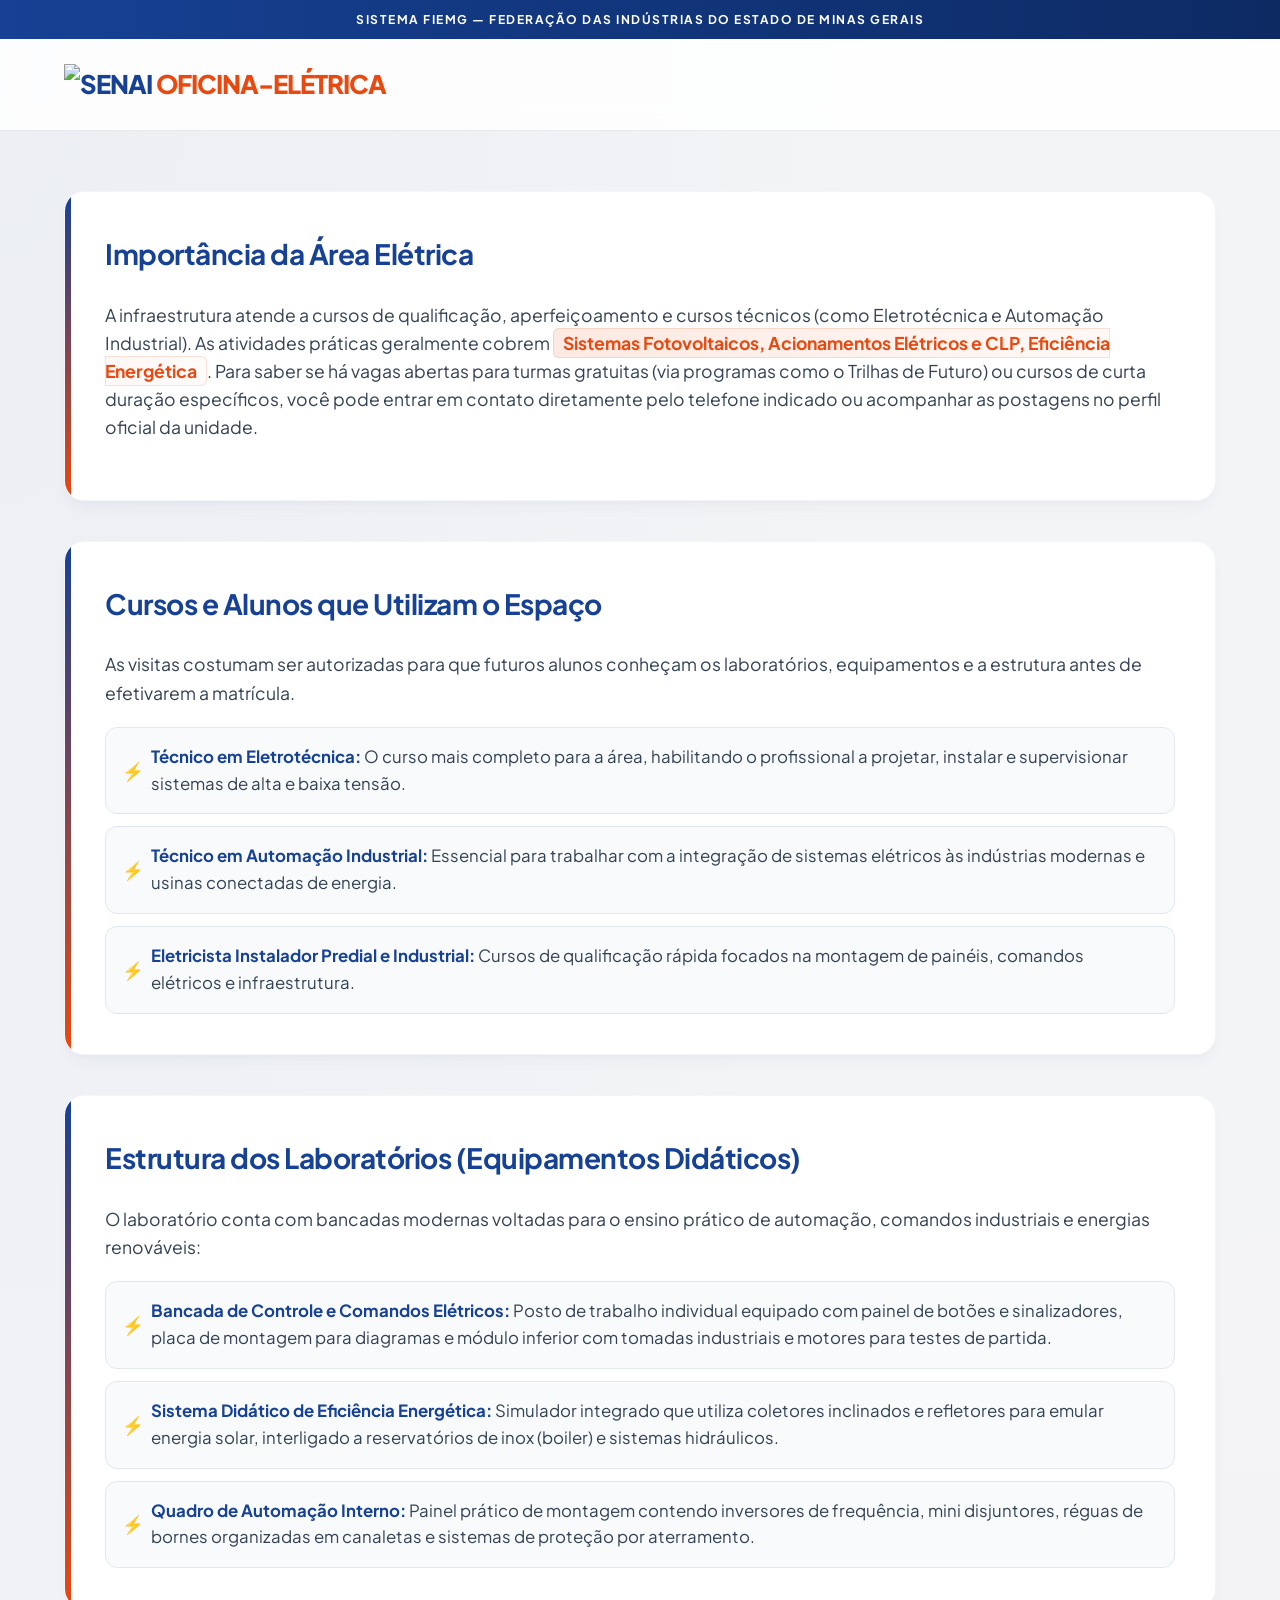
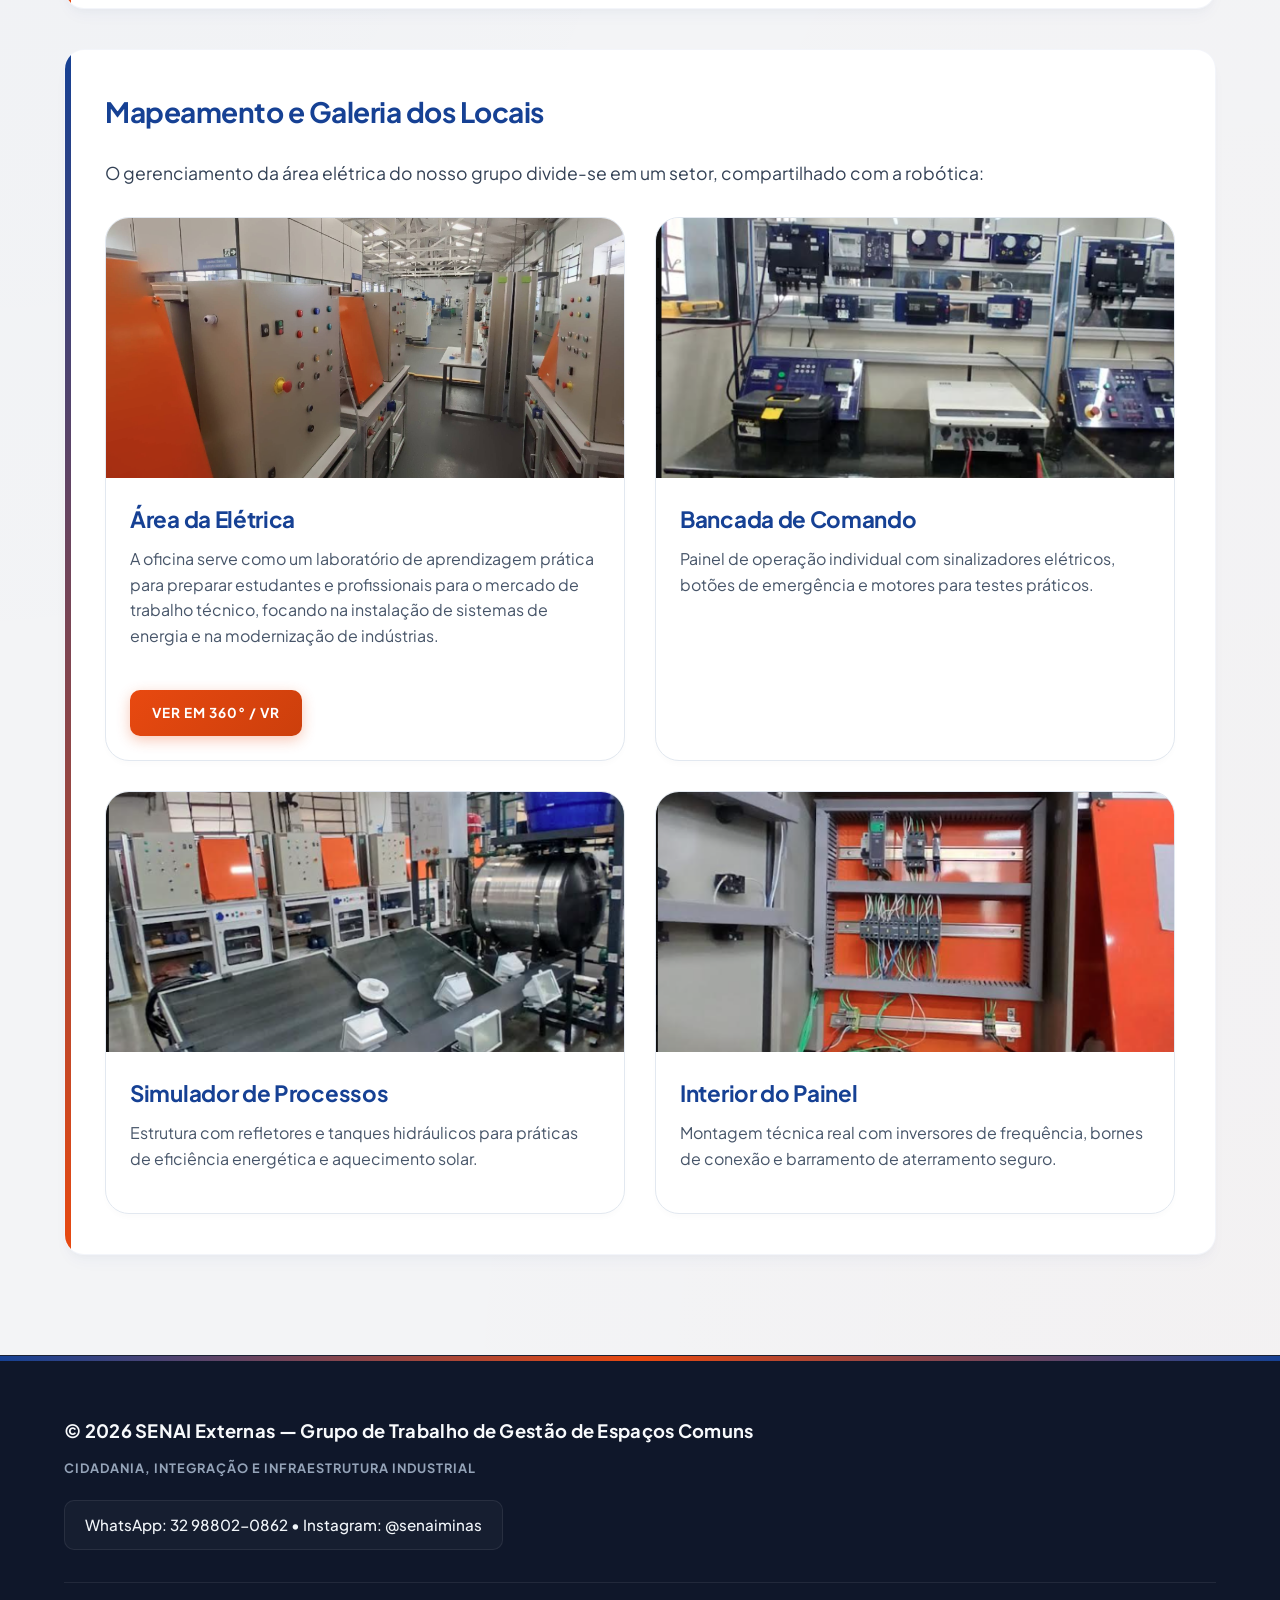
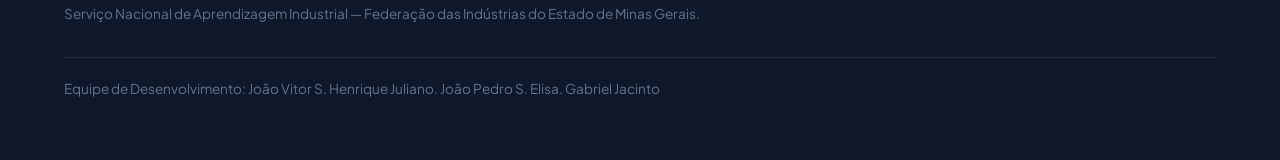
==== index.html @ c4f42a49 "Add files via upload" ====
<!DOCTYPE html>
<html lang="pt-BR">
<head>
    <meta charset="UTF-8">
    <meta name="viewport" content="width=device-width, initial-scale=1.0">
    <title>Oficina Elétrica - FIEMG</title>
    <link rel="stylesheet" href="style.css">
</head>
<body>
    <header>
        <div class="top-bar">
            <div class="container">
                <span>SISTEMA FIEMG — FEDERAÇÃO DAS INDÚSTRIAS DO ESTADO DE MINAS GERAIS</span>
            </div>
        </div>
        <div class="main-header">
            <div class="container logo-container">
                <h1 class="logo-text">
                <img src="https://www.imagemhost.com.br/images/2025/04/14/Logo-novo-SENAI_-sem-slogan_755X325.png" alt="SENAI">
                <span>OFICINA-ELÉTRICA</span>
                </h1>
            </div>
        </div>
    </header>
    <main class="container">
 
        <section class="fiemg-section">
            <h2>Importância da Área Elétrica</h2>
            <div class="section-content">
                <p>A infraestrutura atende a cursos de qualificação, aperfeiçoamento e cursos técnicos (como Eletrotécnica e Automação Industrial). As atividades práticas geralmente cobrem <span class="highlight-text">Sistemas Fotovoltaicos, Acionamentos Elétricos e CLP, Eficiência Energética</span>. Para saber se há vagas abertas para turmas gratuitas (via programas como o Trilhas de Futuro) ou cursos de curta duração específicos, você pode entrar em contato diretamente pelo telefone indicado ou acompanhar as postagens no perfil oficial da unidade.</p>
            </div>
        </section>
 
        <section class="fiemg-section">
            <h2>Cursos e Alunos que Utilizam o Espaço</h2>
            <div class="section-content">
                <p>As visitas costumam ser autorizadas para que futuros alunos conheçam os laboratórios, equipamentos e a estrutura antes de efetivarem a matrícula.</p>
                <ul class="fiemg-list">
                    <li><strong>Técnico em Eletrotécnica:</strong> O curso mais completo para a área, habilitando o profissional a projetar, instalar e supervisionar sistemas de alta e baixa tensão.</li>
                    <li><strong>Técnico em Automação Industrial:</strong> Essencial para trabalhar com a integração de sistemas elétricos às indústrias modernas e usinas conectadas de energia.</li>
                    <li><strong>Eletricista Instalador Predial e Industrial:</strong> Cursos de qualificação rápida focados na montagem de painéis, comandos elétricos e infraestrutura.</li>
                </ul>
            </div>
        </section>
 
        <section class="fiemg-section">
            <h2>Estrutura dos Laboratórios (Equipamentos Didáticos)</h2>
            <div class="section-content">
                <p>O laboratório conta com bancadas modernas voltadas para o ensino prático de automação, comandos industriais e energias renováveis:</p>
                <ul class="fiemg-list">
                    <li><strong>Bancada de Controle e Comandos Elétricos:</strong> Posto de trabalho individual equipado com painel de botões e sinalizadores, placa de montagem para diagramas e módulo inferior com tomadas industriais e motores para testes de partida.</li>
                    <li><strong>Sistema Didático de Eficiência Energética:</strong> Simulador integrado que utiliza coletores inclinados e refletores para emular energia solar, interligado a reservatórios de inox (boiler) e sistemas hidráulicos.</li>
                    <li><strong>Quadro de Automação Interno:</strong> Painel prático de montagem contendo inversores de frequência, mini disjuntores, réguas de bornes organizadas em canaletas e sistemas de proteção por aterramento.</li>
                </ul>
            </div>
        </section>
 
        <section class="fiemg-section">
            <h2>Mapeamento e Galeria dos Locais</h2>
            <div class="section-content">
                <p>O gerenciamento da área elétrica do nosso grupo divide-se em um setor, compartilhado com a robótica:</p>
 
                <div class="grid-container">
                    <div class="grid-item">
                        <a href="visao.html" title="Clique para abrir o Tour Virtual 360 / VR">
                            <div class="image-wrapper">
                                <img src="Captura%20de%20tela%202026-11-04%20143929.png" alt="Área Elétrica">
                            </div>
                        </a>
                        <h3>Área da Elétrica</h3>
                        <p>A oficina serve como um laboratório de aprendizagem prática para preparar estudantes e profissionais para o mercado de trabalho técnico, focando na instalação de sistemas de energia e na modernização de indústrias.</p>
                        <a class="btn-360" href="visao.html">Ver em 360° / VR</a>
                    </div>
 
                    <div class="grid-item">
                        <div class="image-wrapper">
                            <img src="Captura%20de%20tela%202026-11-03%20164441.png" alt="Bancada de Controle e Comandos Elétricos">
                        </div>
                        <h3>Bancada de Comando</h3>
                        <p>Painel de operação individual com sinalizadores elétricos, botões de emergência e motores para testes práticos.</p>
                    </div>
 
                    <div class="grid-item">
                        <div class="image-wrapper">
                            <img src="Captura%20de%20tela%202026-11-03%20164229.png" alt="Sistema Didático de Aquecimento Solar">
                        </div>
                        <h3>Simulador de Processos</h3>
                        <p>Estrutura com refletores e tanques hidráulicos para práticas de eficiência energética e aquecimento solar.</p>
                    </div>
 
                    <div class="grid-item">
                        <div class="image-wrapper">
                            <img src="Captura%20de%20tela%202026-11-03%20164311.png" alt="Interior do Quadro de Comando">
                        </div>
                        <h3>Interior do Painel</h3>
                        <p>Montagem técnica real com inversores de frequência, bornes de conexão e barramento de aterramento seguro.</p>
                    </div>
                </div>
            </div>
        </section>
    </main>
    <footer class="footer-discreto">
        <div class="container-footer">
            <p class="footer-title">© 2026 SENAI Externas — Grupo de Trabalho de Gestão de Espaços Comuns</p>
            <p class="footer-concept">Cidadania, Integração e Infraestrutura Industrial</p>
            <p class="footer-contacts">WhatsApp: 32 98802-0862  •  Instagram: @senaiminas</p>
            <p class="footer-rights">Serviço Nacional de Aprendizagem Industrial — Federação das Indústrias do Estado de Minas Gerais.</p>
            <p class="footer-rights">Equipe de Desenvolvimento: João Vitor S. Henrique Juliano. João Pedro S. Elisa. Gabriel Jacinto</p>
        </div>
    </footer>
</body>
</html>
---- style.css ----
@import url('https://fonts.googleapis.com/css2?family=Plus+Jakarta+Sans:wght@400;500;700;800&display=swap');

* {
    margin: 0;
    padding: 0;
    box-sizing: border-box;
}

body {
    font-family: 'Plus Jakarta Sans', sans-serif;
    background-color: #f3f4f6;
    background-image: 
        radial-gradient(at 0% 0%, rgba(22, 65, 148, 0.03) 0px, transparent 50%),
        radial-gradient(at 100% 100%, rgba(232, 73, 16, 0.02) 0px, transparent 50%);
    color: #0f172a;
    line-height: 1.6;
}

.container {
    width: 100%;
    max-width: 1200px;
    margin: 0 auto;
    padding: 0 24px;
}

header {
    background: rgba(255, 255, 255, 0.85);
    backdrop-filter: blur(12px);
    -webkit-backdrop-filter: blur(12px);
    position: sticky;
    top: 0;
    z-index: 1000;
    border-bottom: 1px solid rgba(22, 65, 148, 0.1);
}

.top-bar {
    background: linear-gradient(90deg, #164194 0%, #0d2a63 100%);
    color: #FFFFFF;
    font-size: 0.75rem;
    font-weight: 700;
    padding: 10px 0;
    letter-spacing: 1.5px;
    text-transform: uppercase;
    text-align: center;
}

.main-header {
    padding: 25px 0;
}

/* Ajustado para alinhar a logo e o texto horizontalmente */
.logo-container {
    display: flex;
    align-items: start;
    gap: -1px;
}

.logo-container img {
    height: 100px; /* Ajuste a altura da logo conforme necessário */
    width: auto;
}

.logo-text {
    color: #164194;
    font-size: 1.6rem;
    font-weight: 800;
    text-transform: uppercase;
    letter-spacing: -1px;
}

.logo-text span {
    color: #E84910;
    position: relative;
}

.main-header p {
    color: #475569;
    font-size: 1.05rem;
    font-weight: 500;
    margin-top: 4px;
}

main.container {
    padding-top: 60px;
    padding-bottom: 60px;
}

.fiemg-section {
    margin-bottom: 40px;
    background: #FFFFFF;
    padding: 40px;
    border-radius: 20px;
    box-shadow: 
        0 4px 6px -1px rgba(0, 0, 0, 0.02),
        0 10px 15px -3px rgba(22, 65, 148, 0.03);
    border: 1px solid rgba(22, 65, 148, 0.05);
    position: relative;
    overflow: hidden;
}

.fiemg-section::before {
    content: '';
    position: absolute;
    top: 0;
    left: 0;
    width: 6px;
    height: 100%;
    background: linear-gradient(180deg, #164194 0%, #E84910 100%);
}

.fiemg-section h2 {
    color: #164194;
    font-size: 1.75rem;
    font-weight: 700;
    margin-bottom: 24px;
    letter-spacing: -0.5px;
    display: flex;
    align-items: center;
    gap: 10px;
}

.section-content p {
    margin-bottom: 18px;
    font-size: 1.1rem;
    color: #334155;
    font-weight: 400;
}

.highlight-text {
    color: #E84910;
    font-weight: 700;
    background: linear-gradient(120deg, rgba(232, 73, 16, 0.12) 0%, rgba(232, 73, 16, 0.02) 100%);
    padding: 4px 10px;
    border-radius: 6px;
    box-shadow: inset 0 0 0 1px rgba(232, 73, 16, 0.15);
}

.fiemg-list {
    list-style: none;
    margin-top: 20px;
    display: flex;
    flex-direction: column;
    gap: 12px;
}

.fiemg-list li {
    position: relative;
    padding: 16px 20px 16px 45px;
    color: #334155;
    font-size: 1.05rem;
    background: #f8fafc;
    border-radius: 12px;
    border: 1px solid #e2e8f0;
    transition: all 0.2s ease;
}

.fiemg-list li:hover {
    border-color: rgba(22, 65, 148, 0.2);
    background: #ffffff;
    transform: translateX(4px);
}

.fiemg-list li strong {
    color: #164194;
}

.fiemg-list li::before {
    content: "⚡";
    position: absolute;
    left: 16px;
    top: 50%;
    transform: translateY(-50%);
    font-size: 1.1rem;
}

.grid-container {
    display: grid;
    grid-template-columns: repeat(auto-fit, minmax(340px, 1fr));
    gap: 30px;
    margin-top: 30px;
}

.grid-item {
    background: #FFFFFF;
    border: 1px solid #e2e8f0;
    border-radius: 24px;
    overflow: hidden;
    transition: all 0.4s cubic-bezier(0.16, 1, 0.3, 1);
    box-shadow: 0 4px 6px -1px rgba(0, 0, 0, 0.02);
}

.grid-item:hover {
    transform: translateY(-8px);
    box-shadow: 
        0 20px 25px -5px rgba(22, 65, 148, 0.05),
        0 10px 10px -5px rgba(232, 73, 16, 0.03);
    border-color: rgba(232, 73, 16, 0.3);
}

.image-wrapper {
    width: 100%;
    height: 260px;
    background-color: #f1f5f9;
    overflow: hidden;
    position: relative;
}

.image-wrapper img {
    width: 100%;
    height: 100%;
    object-fit: cover;
    display: block;
    transition: transform 0.6s cubic-bezier(0.16, 1, 0.3, 1);
}

.grid-item:hover .image-wrapper img {
    transform: scale(1.06) rotate(0.5deg);
}

.grid-item h3 {
    color: #164194;
    padding: 24px 24px 8px 24px;
    font-size: 1.4rem;
    font-weight: 700;
    letter-spacing: -0.3px;
}

.grid-item p {
    padding: 0 24px 24px 24px;
    font-size: 1rem;
    color: #475569;
    line-height: 1.6;
}

.video-container {
    width: 100%;
    max-width: 800px;
    margin: 30px 0;
    border: 1px solid rgba(22, 65, 148, 0.1);
    border-radius: 20px;
    overflow: hidden;
    background-color: #0f172a;
    box-shadow: 0 20px 25px -5px rgba(0, 0, 0, 0.15);
}

.video-container video {
    width: 100%;
    display: block;
}

.btn-action {
    background: linear-gradient(135deg, #E84910 0%, #cc3f0c 100%);
    color: #FFFFFF;
    border: none;
    padding: 16px 36px;
    font-size: 0.95rem;
    font-weight: 700;
    text-transform: uppercase;
    letter-spacing: 1px;
    border-radius: 12px;
    cursor: pointer;
    transition: all 0.3s cubic-bezier(0.16, 1, 0.3, 1);
    margin-top: 20px;
    box-shadow: 0 4px 14px rgba(232, 73, 16, 0.3);
}

.btn-action:hover {
    background: linear-gradient(135deg, #164194 0%, #0d2a63 100%);
    box-shadow: 0 4px 14px rgba(22, 65, 148, 0.3);
    transform: translateY(-2px);
}

.btn-action:active {
    transform: translateY(0);
}

.footer-discreto {
    background: #0f172a;
    color: #ffffff;
    padding: 60px 0;
    font-size: 0.95rem;
    position: relative;
    border-top: 1px solid rgba(255, 255, 255, 0.05);
}

.footer-discreto::before {
    content: '';
    position: absolute;
    top: 0;
    left: 0;
    width: 100%;
    height: 5px;
    background: linear-gradient(90deg, #164194 0%, #E84910 50%, #164194 100%);
}

.container-footer {
    max-width: 1200px;
    margin: 0 auto;
    padding: 0 24px;
    display: flex;
    flex-direction: column;
    gap: 12px;
}

.footer-title {
    font-weight: 700;
    font-size: 1.15rem;
    letter-spacing: 0.3px;
    color: #f8fafc;
}

.footer-concept {
    color: #94a3b8;
    font-style: normal;
    text-transform: uppercase;
    font-size: 0.8rem;
    font-weight: 700;
    letter-spacing: 1px;
}

.footer-contacts {
    color: #f1f5f9;
    font-weight: 500;
    margin-top: 10px;
    background: rgba(255, 255, 255, 0.03);
    border: 1px solid rgba(255, 255, 255, 0.08);
    padding: 12px 20px;
    border-radius: 10px;
    display: inline-block;
    width: fit-content;
}

.footer-rights {
    font-size: 0.85rem;
    color: #64748b;
    margin-top: 20px;
    border-top: 1px solid rgba(255, 255, 255, 0.08);
    padding-top: 20px;
}

@media (max-width: 768px) {
    .logo-text {
        font-size: 2.2rem;
    }
    .fiemg-section {
        padding: 30px 20px;
    }
    .grid-container {
        grid-template-columns: 1fr;
    }
    
}
        /* Botão flutuante para retornar ao site principal */
        .back-button {
            position: fixed;
            top: 20px;
            left: 20px;
            z-index: 9999;
            background-color: #0056b3;
            color: white;
            padding: 12px 24px;
            border-radius: 5px;
            text-decoration: none;
            font-family: Arial, sans-serif;
            font-weight: bold;
            box-shadow: 0 4px 6px rgba(0,0,0,0.3);
            transition: background 0.3s;
        }
        .back-button:hover {
            background-color: #004085;
        }

/* Botão "Ver em 360" dos cards da galeria */
.btn-360 {
    display: inline-block;
    margin: 0 24px 24px 24px;
    padding: 12px 22px;
    background: linear-gradient(135deg, #E84910 0%, #cc3f0c 100%);
    color: #FFFFFF;
    font-size: 0.85rem;
    font-weight: 700;
    text-transform: uppercase;
    letter-spacing: 1px;
    text-decoration: none;
    border-radius: 10px;
    box-shadow: 0 4px 14px rgba(232, 73, 16, 0.3);
    transition: all 0.3s ease;
}
.btn-360:hover {
    background: linear-gradient(135deg, #164194 0%, #0d2a63 100%);
    box-shadow: 0 4px 14px rgba(22, 65, 148, 0.3);
    transform: translateY(-2px);
}
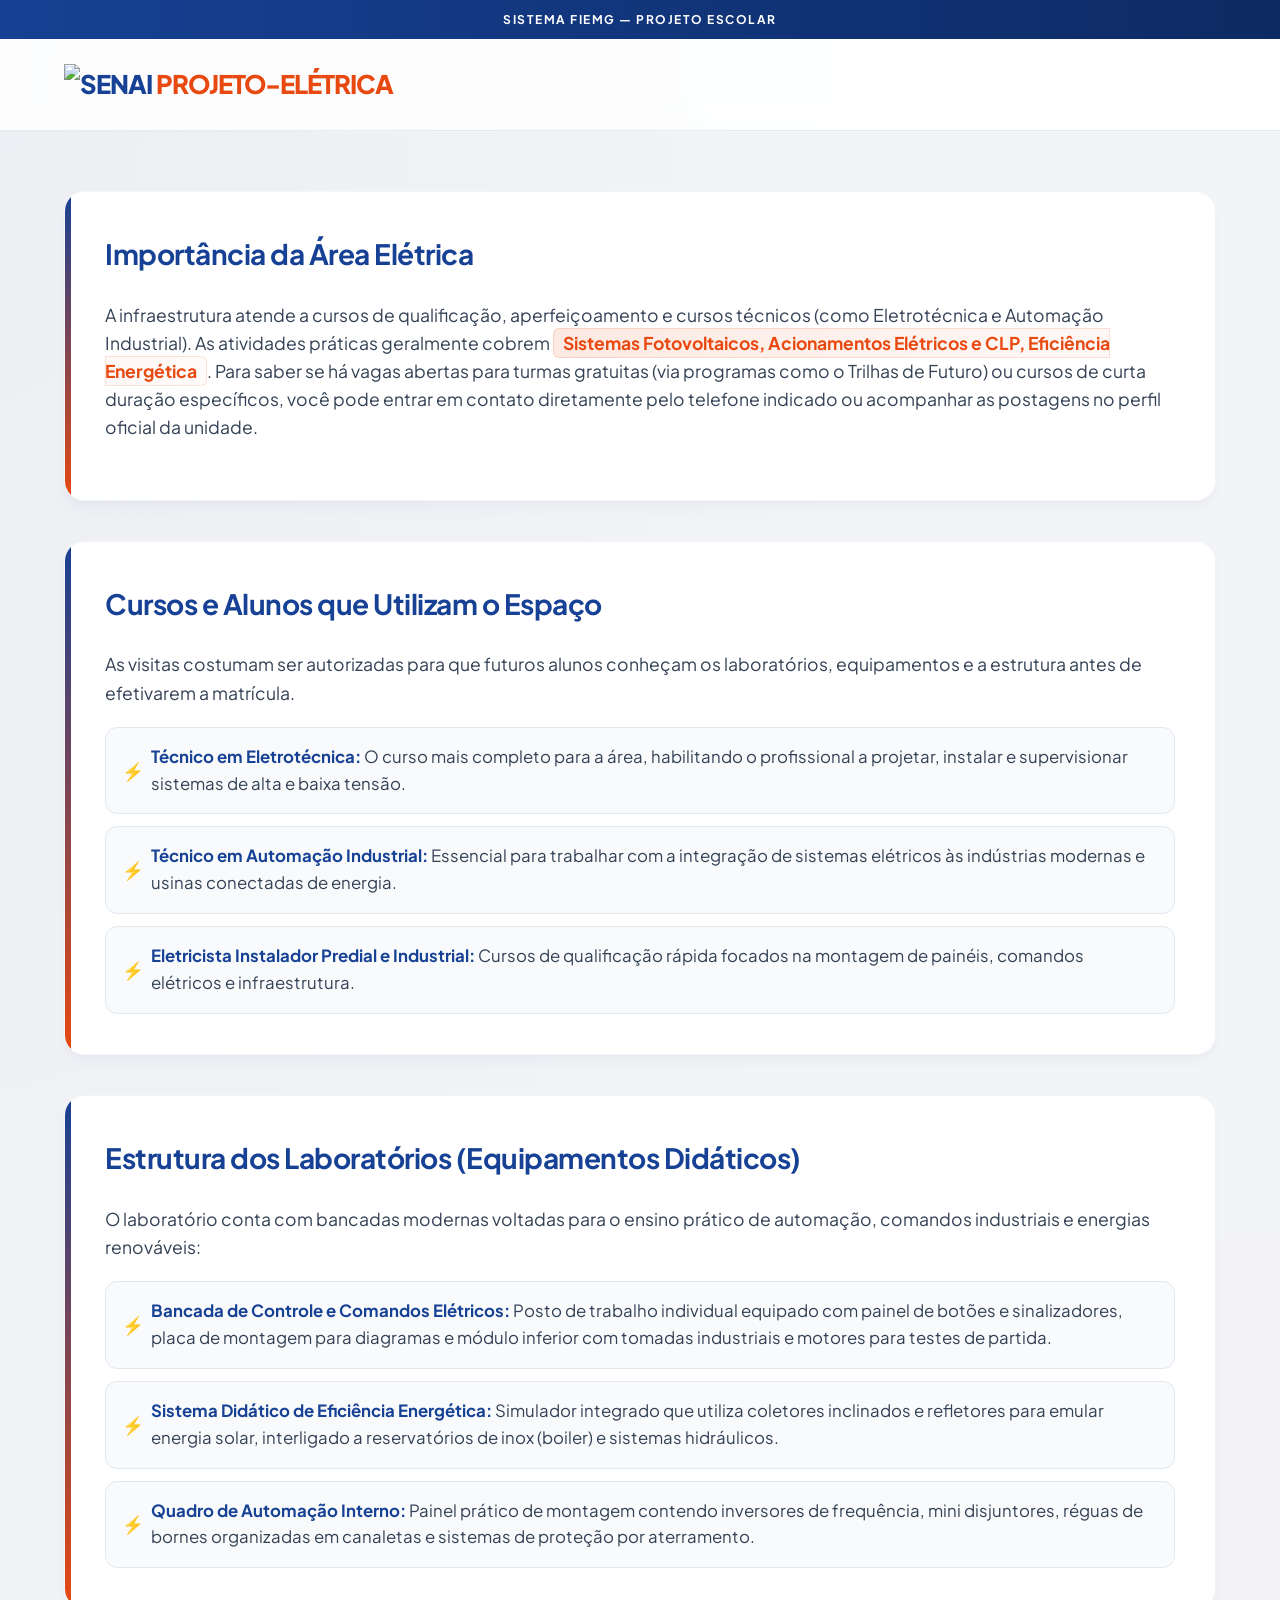
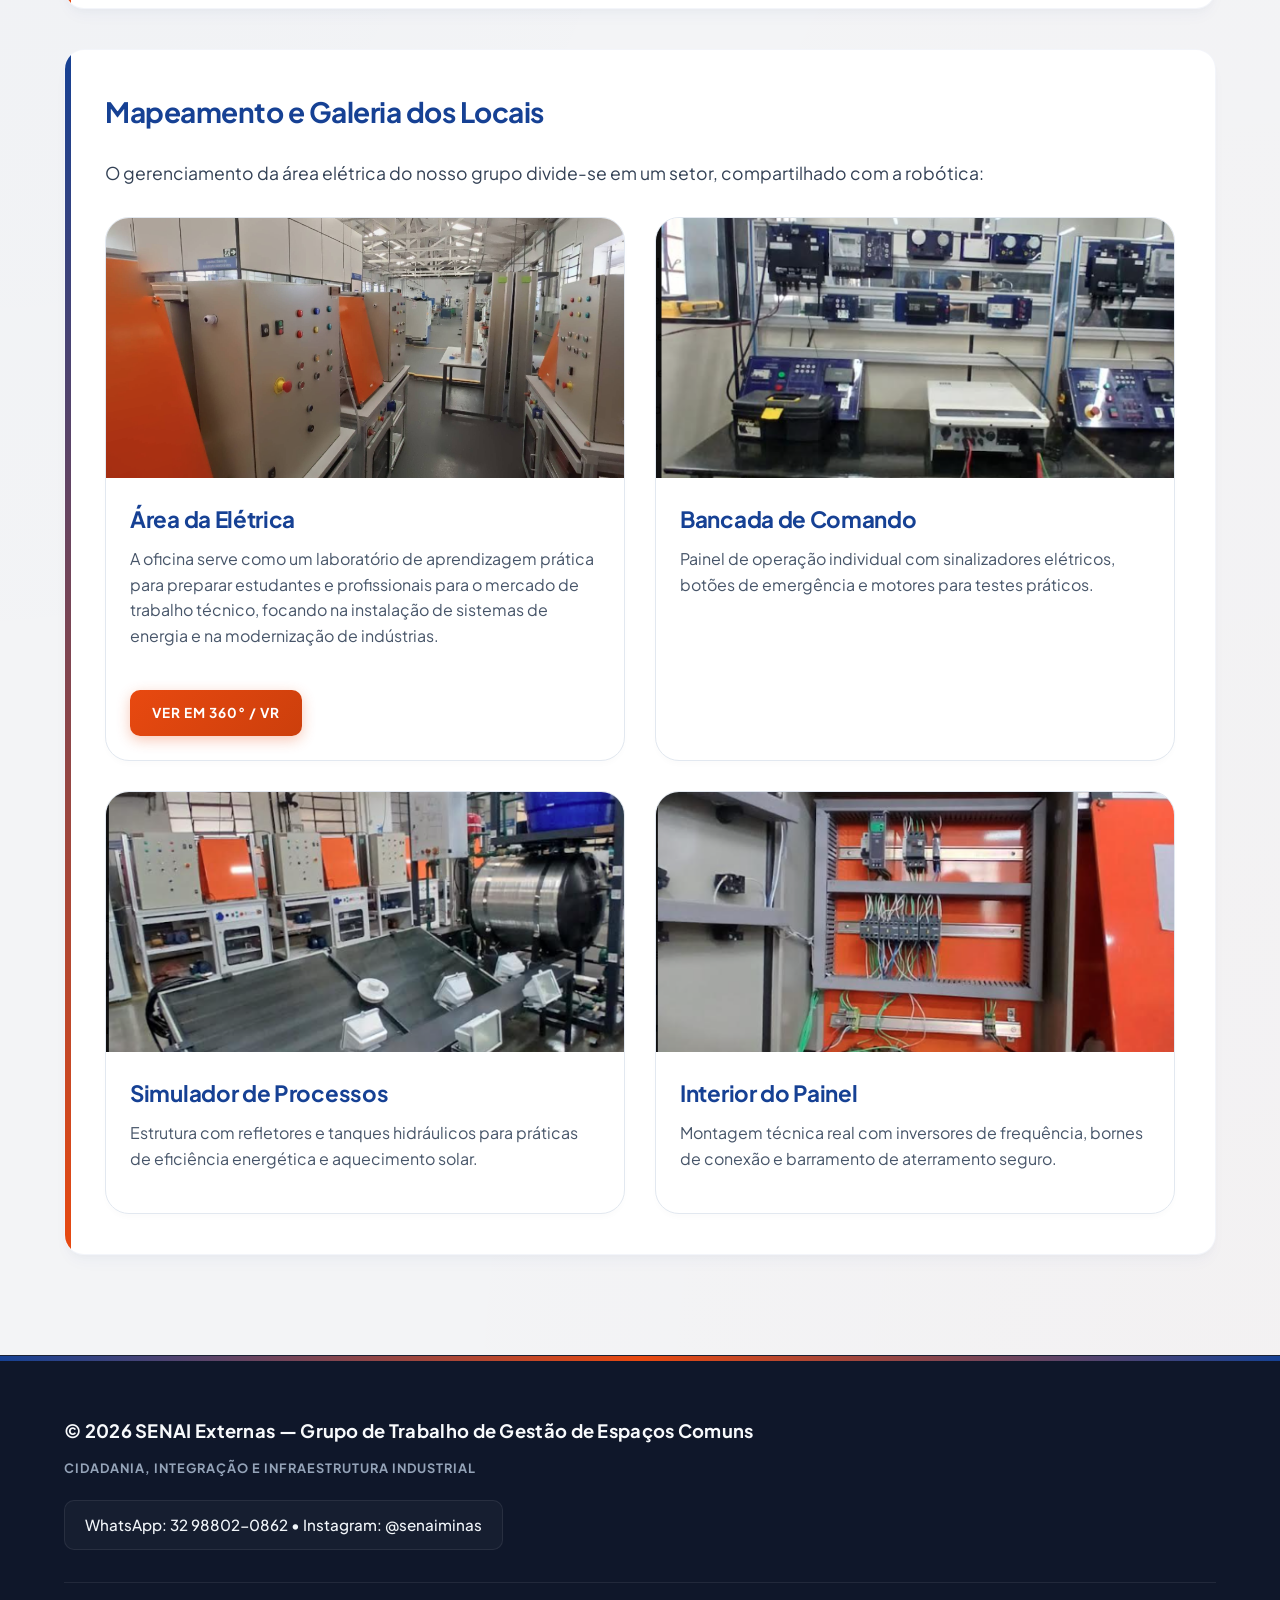
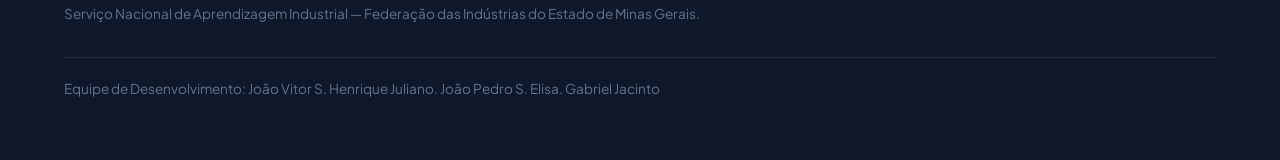
==== commit 83d97bba: "Update header text in index.html" ====
--- a/index.html
+++ b/index.html
@@ -3,21 +3,21 @@
 <head>
     <meta charset="UTF-8">
     <meta name="viewport" content="width=device-width, initial-scale=1.0">
-    <title>Oficina Elétrica - FIEMG</title>
+    <title>Projeto Elétrica - FIEMG</title>
     <link rel="stylesheet" href="style.css">
 </head>
 <body>
     <header>
         <div class="top-bar">
             <div class="container">
-                <span>SISTEMA FIEMG — FEDERAÇÃO DAS INDÚSTRIAS DO ESTADO DE MINAS GERAIS</span>
+                <span>SISTEMA FIEMG — PROJETO ESCOLAR</span>
             </div>
         </div>
         <div class="main-header">
             <div class="container logo-container">
                 <h1 class="logo-text">
                 <img src="https://www.imagemhost.com.br/images/2025/04/14/Logo-novo-SENAI_-sem-slogan_755X325.png" alt="SENAI">
-                <span>OFICINA-ELÉTRICA</span>
+                <span>PROJETO-ELÉTRICA</span>
                 </h1>
             </div>
         </div>
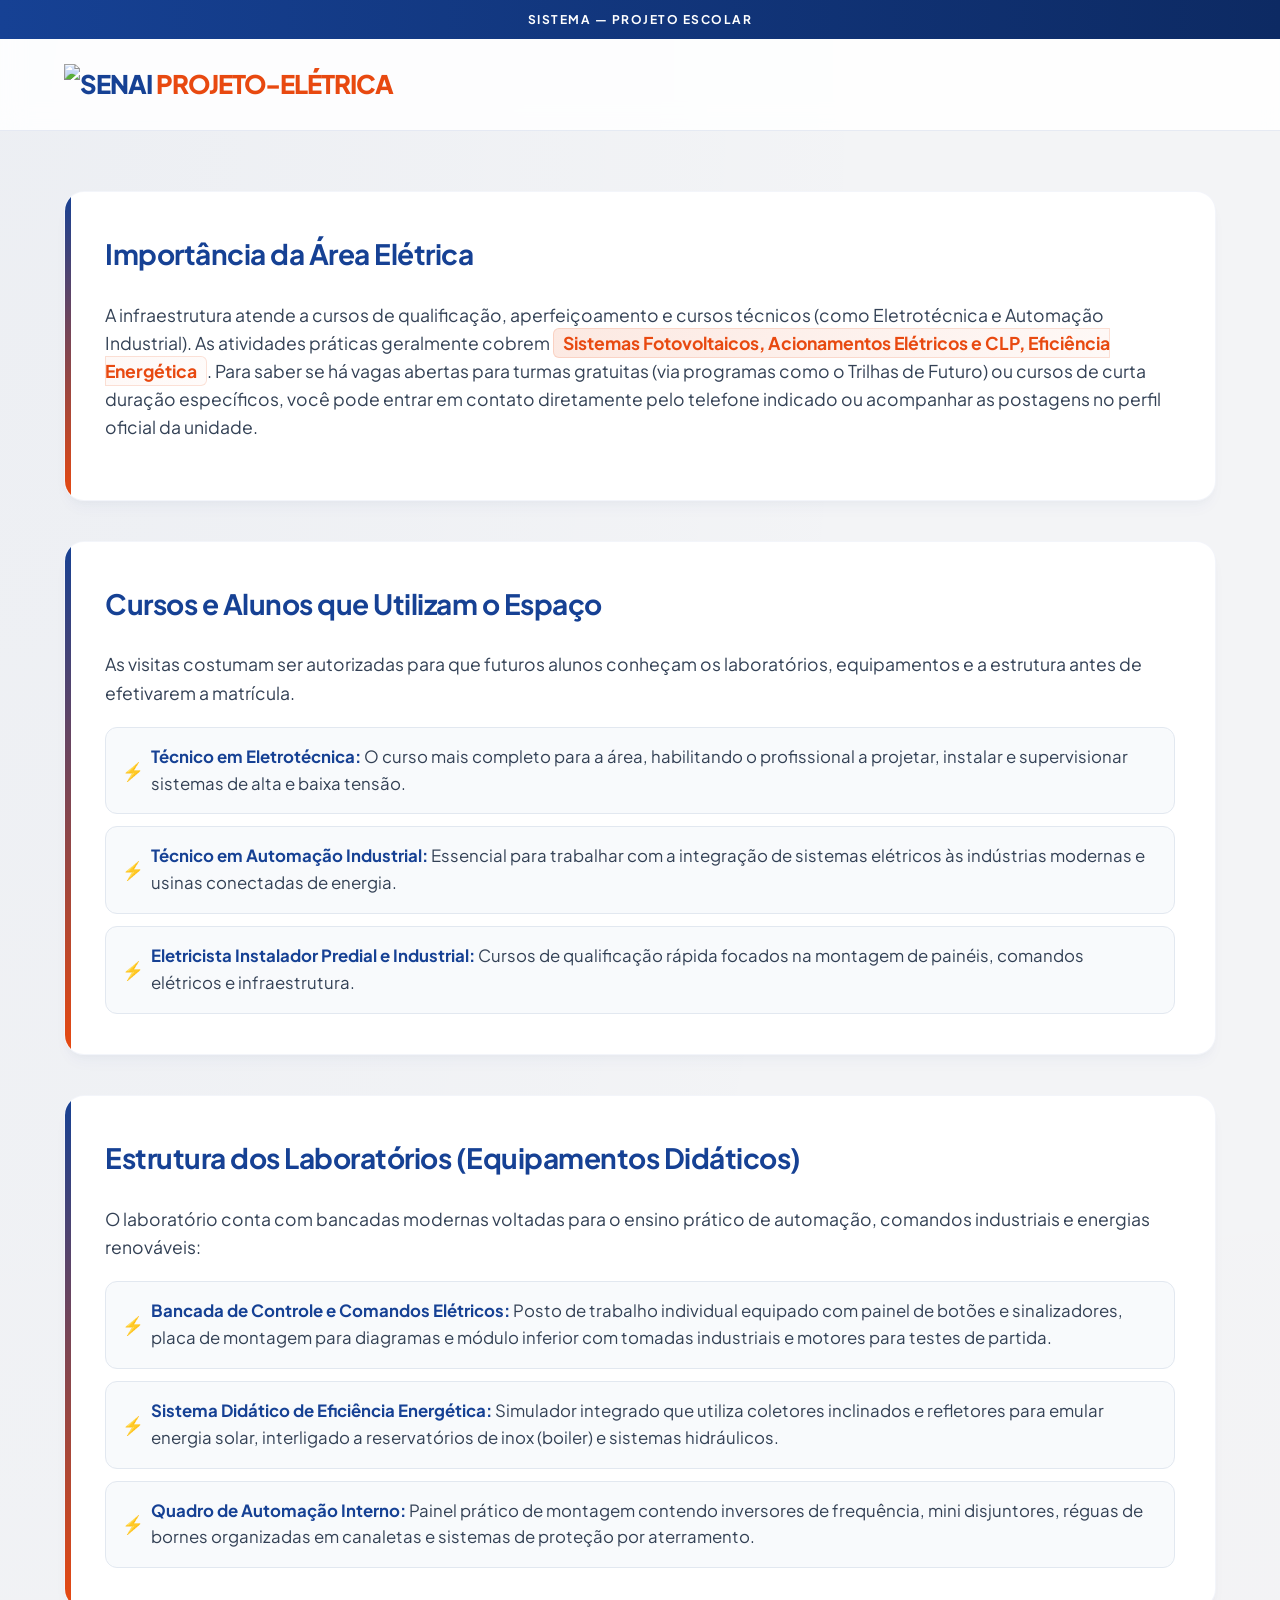
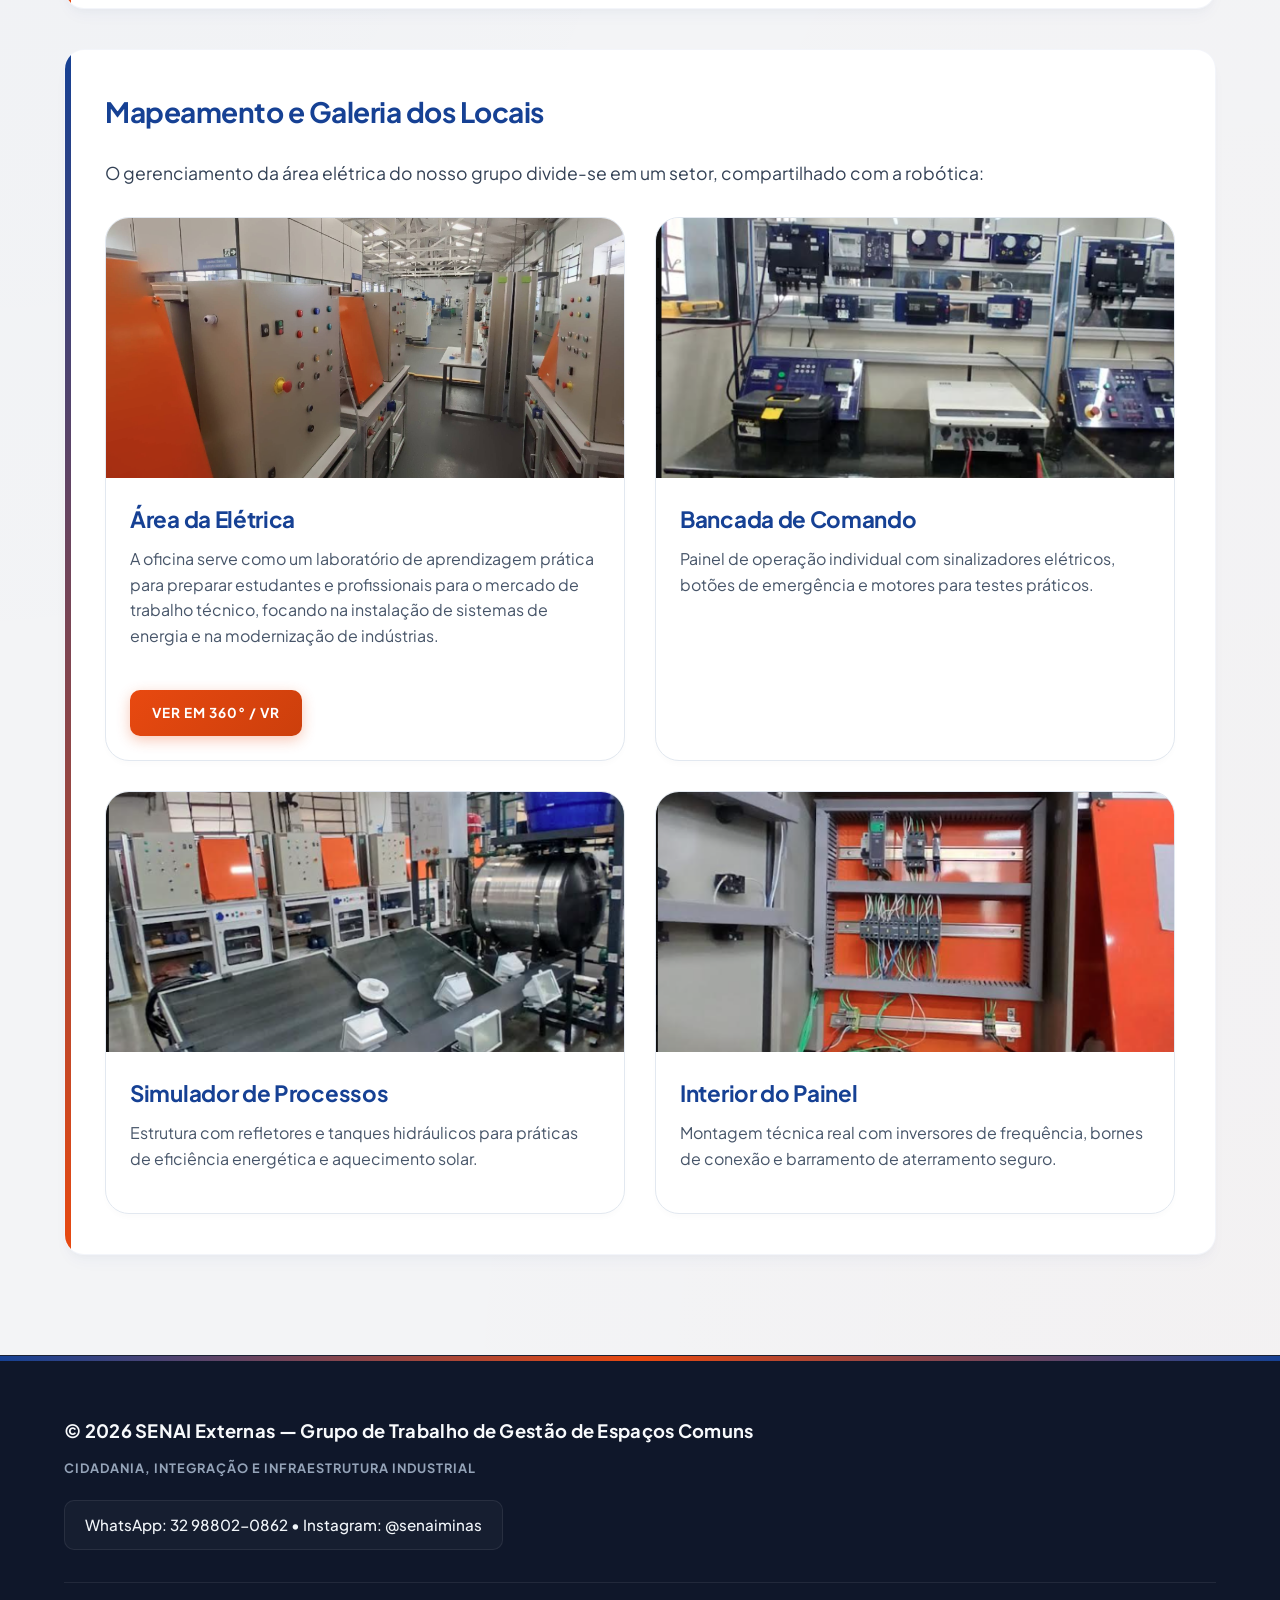
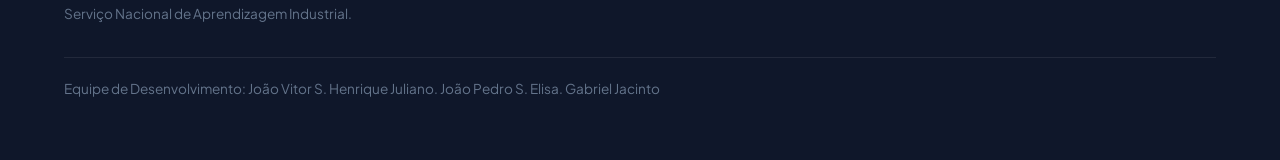
==== commit 03b4a78f: "Update title and footer text in index.html" ====
--- a/index.html
+++ b/index.html
@@ -3,14 +3,14 @@
 <head>
     <meta charset="UTF-8">
     <meta name="viewport" content="width=device-width, initial-scale=1.0">
-    <title>Projeto Elétrica - FIEMG</title>
+    <title>Projeto Elétrica - senai</title>
     <link rel="stylesheet" href="style.css">
 </head>
 <body>
     <header>
         <div class="top-bar">
             <div class="container">
-                <span>SISTEMA FIEMG — PROJETO ESCOLAR</span>
+                <span>SISTEMA — PROJETO ESCOLAR</span>
             </div>
         </div>
         <div class="main-header">
@@ -104,7 +104,7 @@
             <p class="footer-title">© 2026 SENAI Externas — Grupo de Trabalho de Gestão de Espaços Comuns</p>
             <p class="footer-concept">Cidadania, Integração e Infraestrutura Industrial</p>
             <p class="footer-contacts">WhatsApp: 32 98802-0862  •  Instagram: @senaiminas</p>
-            <p class="footer-rights">Serviço Nacional de Aprendizagem Industrial — Federação das Indústrias do Estado de Minas Gerais.</p>
+            <p class="footer-rights">Serviço Nacional de Aprendizagem Industrial.</p>
             <p class="footer-rights">Equipe de Desenvolvimento: João Vitor S. Henrique Juliano. João Pedro S. Elisa. Gabriel Jacinto</p>
         </div>
     </footer>
